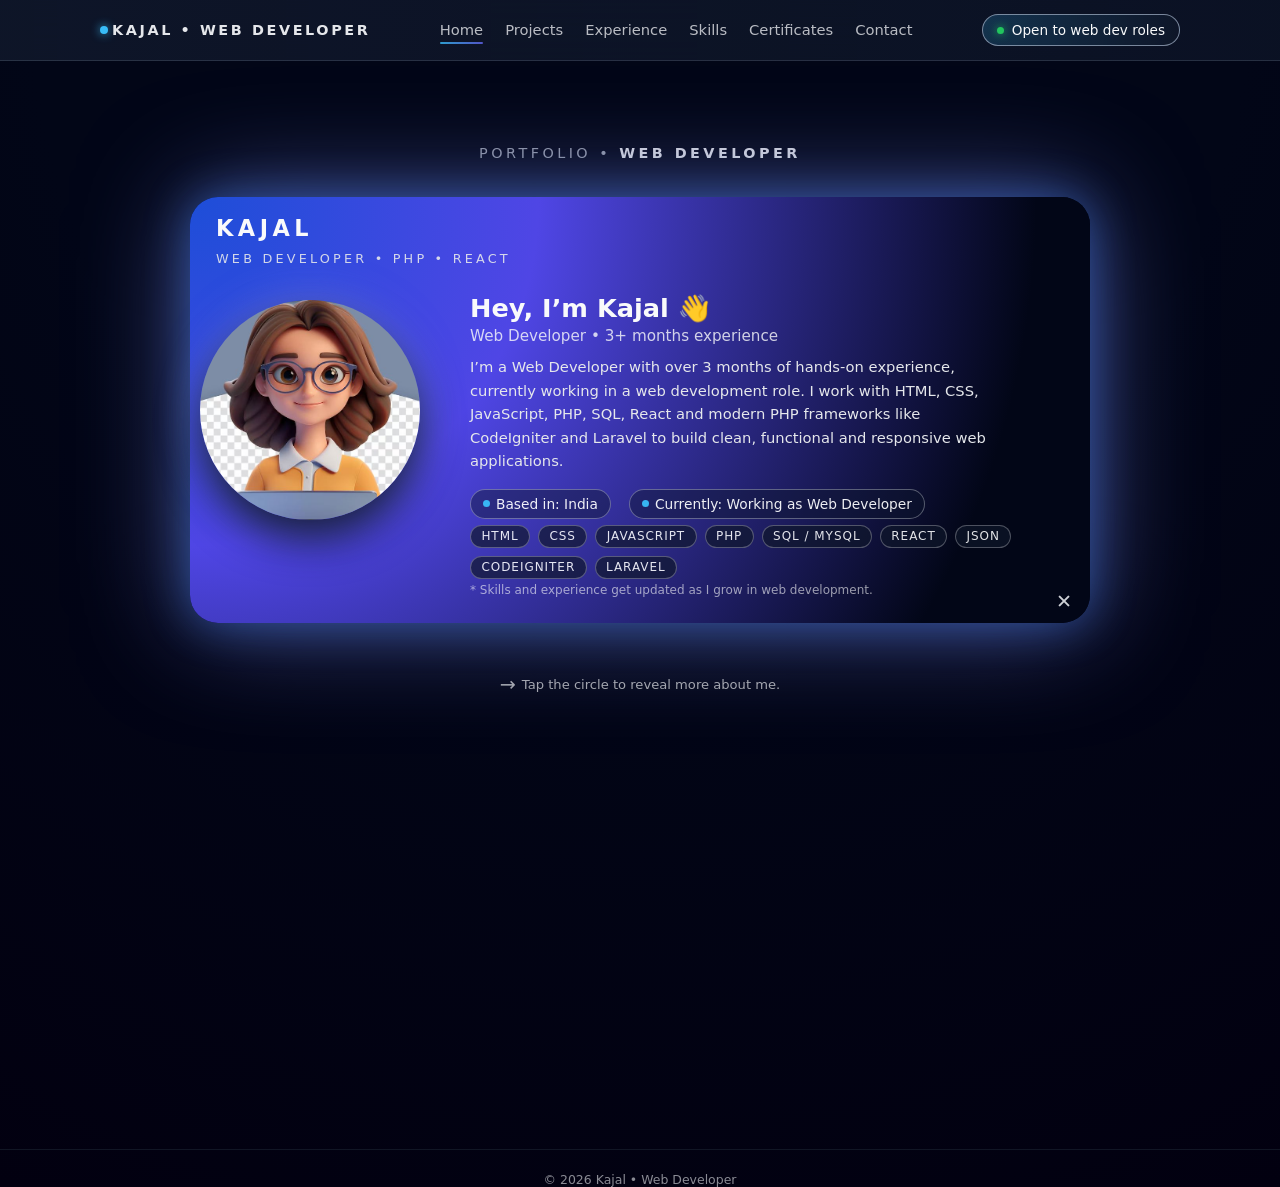
==== index.html @ 2200bedd "commit" ====
<!DOCTYPE html>
<html lang="en">
<head>
  <meta charset="UTF-8" />
  <title>Kajal • Web Developer</title>
  <meta name="viewport" content="width=device-width, initial-scale=1" />
  <link rel="stylesheet" href="style.css" />
</head>
<body>

  <!-- HEADER PLACEHOLDER -->
  <div id="site-header"></div>

  <main id="top" class="page-shell">
    <!-- HERO -->
    <section class="hero">
      <div class="hero-inner">
        <div class="hero-text-top" id="heroTopText"></div>

        <div class="resume-shell">
          <!-- 🔹 yahan "open" class add ki hui hai taaki card bada rahe -->
          <div class="resume-card open" id="resumeCard">
            <div class="circle-name" id="circleName"></div>
            <div class="name-tagline" id="nameTagline"></div>

            <div class="photo-wrap">
             <img id="profilePhoto" src="images/kajal-photo.jpg" alt="Profile Photo" />
            </div>

            <div class="resume-inner">
              <div class="details">
                <div>
                  <h2 id="heroHeading"></h2>
                  <div class="role" id="heroRole"></div>
                  <p class="about" id="heroAbout"></p>
                </div>

                <div>
                  <div class="details-row">
                    <div class="chip">
                      <span class="chip-dot"></span>
                      <span id="chipLocation"></span>
                    </div>
                    <div class="chip">
                      <span class="chip-dot"></span>
                      <span id="chipStatus"></span>
                    </div>
                  </div>

                  <div class="skills-inline" id="heroSkillsInline"></div>

                  <p class="hint-text">
                    * Skills and experience get updated as I grow in web development.
                  </p>
                </div>
              </div>
            </div>

            <div class="click-hint click-hint-open">
              <span>⬤</span>
            </div>
            <div class="click-hint click-hint-close">
              <span>✕</span>
            </div>
          </div>
        </div>

        <div class="hero-hint">
          <span>→</span> Tap the circle to reveal more about me.
        </div>
      </div>
    </section>
  </main>

  <!-- FOOTER PLACEHOLDER -->
  <div id="site-footer"></div>

  <!-- Data + JS -->
  <script src="data.js"></script>
  <script src="main.js"></script>
</body>
</html>
---- style.css ----
/* style.css */

* {
  margin: 0;
  padding: 0;
  box-sizing: border-box;
  font-family: system-ui, -apple-system, BlinkMacSystemFont, "Segoe UI",
    sans-serif;
}

body {
  min-height: 100vh;
  background: radial-gradient(circle at top, #020617 0%, #020617 45%, #020010 100%);
  color: #e5e7eb;
  overflow-x: hidden;
}

a {
  color: inherit;
  text-decoration: none;
}

/* ============== NAVBAR ============== */
.nav-shell {
  position: sticky;
  z-index: 50;
  backdrop-filter: blur(14px);
  background: linear-gradient(
    to right,
    rgba(15, 23, 42, 0.92),
    rgba(15, 23, 42, 0.7)
  );
  border-bottom: 1px solid rgba(148, 163, 184, 0.2);
}
/* hamburger button (mobile) */
.nav-menu-toggle {
  display: none;
  border: 1px solid rgba(148, 163, 184, 0.8);
  background: rgba(15, 23, 42, 0.9);
  color: #e5e7eb;
  border-radius: 999px;
  padding: 6px 10px;
  font-size: 1rem;
  cursor: pointer;
}
.nav-inner {
  max-width: 1120px;
  margin: 0 auto;
  padding: 14px 20px;
  display: flex;
  align-items: center;
  justify-content: space-between;
  gap: 10px;
}

.nav-brand {
  display: flex;
  align-items: center;
  gap: 4px;
  font-weight: 700;
  letter-spacing: 0.18em;
  font-size: 0.9rem;
  text-transform: uppercase;
  color: #e5e7eb;
}

.nav-brand span {
  width: 8px;
  height: 8px;
  border-radius: 999px;
  background: #38bdf8;
  box-shadow: 0 0 10px rgba(56, 189, 248, 0.9);
}

.nav-links {
  display: flex;
  gap: 22px;
  font-size: 0.92rem;
}

.nav-link {
  position: relative;
  opacity: 0.8;
  padding-bottom: 2px;
  cursor: pointer;
}

.nav-link::after {
  content: "";
  position: absolute;
  left: 0;
  right: 0;
  bottom: -4px;
  height: 2px;
  border-radius: 999px;
  background: linear-gradient(to right, #38bdf8, #6366f1);
  transform: scaleX(0);
  transform-origin: center;
  transition: transform 0.25s ease;
}

.nav-link:hover {
  opacity: 1;
}

.nav-link:hover::after,
.nav-link.active::after {
  transform: scaleX(1);
}

.nav-cta {
  font-size: 0.85rem;
  padding: 7px 14px;
  border-radius: 999px;
  border: 1px solid rgba(148, 163, 184, 0.8);
  background: radial-gradient(
    circle at top left,
    rgba(56, 189, 248, 0.2),
    rgba(15, 23, 42, 0.9)
  );
  display: flex;
  align-items: center;
  gap: 8px;
  cursor: pointer;
  color:#f9fafb;
}

.nav-cta span.dot {
  width: 7px;
  height: 7px;
  border-radius: 999px;
  background: #22c55e;
  box-shadow: 0 0 8px rgba(34, 197, 94, 0.9);
}

/* ============== LAYOUT ============== */
.page-shell {
  max-width: 1120px;
  margin: 0 auto;
  padding: 32px 20px 64px;
}

section {
  margin-top:12px;
}

.section-heading {
  font-size: 1.6rem;
  margin-bottom: 12px;
}

.section-sub {
  font-size: 0.9rem;
  opacity: 0.7;
  margin-bottom: 26px;
}

/* ============== HERO (HOME) ============== */
/* 🔹 Gap kam kiya: min-height aur padding top thoda reduce */
.hero {
  min-height: calc(110vh - 90px);
  align-items: center;
  justify-content: center;
  padding: 40px 0 70px;
}

.hero-inner {
  width: 100%;
  display: flex;
  flex-direction: column;
  align-items: center;
  gap: 26px;
}

.hero-text-top {
  text-align: center;
  font-size: 0.9rem;
  letter-spacing: 0.24em;
  text-transform: uppercase;
  color: #9ca3af;
  opacity: 0.9;
}

.hero-text-top strong {
  color: #e5e7eb;
}

.hero-hint {
  margin-top: 14px;
  font-size: 0.82rem;
  opacity: 0.7;
  display: flex;
  align-items: center;
  gap: 6px;
  justify-content: center;
}

.hero-hint span {
  font-size: 1.2rem;
}

/* ============== RESUME CARD ============== */
.resume-shell {
  position: relative;
  padding: 10px;
}

.resume-card {
  position: relative;
  width: 260px;
  height: 260px;
  border-radius: 999px;
  background: radial-gradient(circle at top left, #1d4ed8 0%, #4f46e5 35%, #020617 85%);
  box-shadow: 0 0 45px rgba(59, 130, 246, 0.45),
    0 0 110px rgba(129, 140, 248, 0.55);
  display: flex;
  align-items: center;
  justify-content: center;
  cursor: pointer;
  overflow: hidden;
  transition: width 0.7s cubic-bezier(0.16, 1, 0.3, 1),
    height 0.7s cubic-bezier(0.16, 1, 0.3, 1),
    border-radius 0.7s cubic-bezier(0.16, 1, 0.3, 1),
    box-shadow 0.4s ease, transform 0.3s ease;
  backdrop-filter: blur(14px);
}

.resume-card:hover {
  transform: translateY(-4px) scale(1.01);
  box-shadow: 0 0 65px rgba(129, 140, 248, 0.7),
    0 0 130px rgba(56, 189, 248, 0.7);
}

/* 🔹 Open state: fixed 380px ki jagah auto height + min-height
   taaki puri info hamesha visible rahe */
.resume-card.open {
  width: 900px;
  max-width: 95vw;
  min-height: 380px;
  height: auto;
  border-radius: 28px;
  overflow: visible; /* content cut na ho */
}

.circle-name {
  position: absolute;
  inset: 0;
  display: flex;
  align-items: center;
  justify-content: center;
  font-size: 2.3rem;
  font-weight: 800;
  letter-spacing: 0.1em;
  text-transform: uppercase;
  color: #f9fafb;
  text-shadow: 0 0 12px rgba(15, 23, 42, 0.9);
  pointer-events: none;
  transition: transform 0.7s cubic-bezier(0.16, 1, 0.3, 1),
    font-size 0.7s cubic-bezier(0.16, 1, 0.3, 1),
    letter-spacing 0.7s cubic-bezier(0.16, 1, 0.3, 1),
    inset 0.7s cubic-bezier(0.16, 1, 0.3, 1), opacity 0.4s ease;
}

.resume-card.open .circle-name {
  inset: 18px auto auto 26px;
  justify-content: flex-start;
  align-items: flex-start;
  font-size: 1.4rem;
  letter-spacing: 0.2em;
  transform: translateY(0);
  text-shadow: none;
}

.name-tagline {
  position: absolute;
  top: 54px;
  left: 26px;
  font-size: 0.8rem;
  text-transform: uppercase;
  letter-spacing: 0.25em;
  opacity: 0;
  transform: translateY(-8px);
  transition: all 0.6s cubic-bezier(0.16, 1, 0.3, 1);
  color: #e5e7eb;
}

.resume-card.open .name-tagline {
  opacity: 0.9;
  transform: translateY(0);
}

.resume-inner {
  position: relative;
  width: 100%;
  height: 100%;
  padding: 96px 28px 26px 280px;
  display: grid;
  grid-template-columns: minmax(0, 1fr);
  gap: 18px;
  opacity: 0;
  transform: translateY(18px);
  pointer-events: none;
  transition: opacity 0.6s 0.15s cubic-bezier(0.16, 1, 0.3, 1),
    transform 0.6s 0.15s cubic-bezier(0.16, 1, 0.3, 1);
}

/* 🔹 Open state me height auto kar di */
.resume-card.open .resume-inner {
  opacity: 1;
  transform: translateY(0);
  pointer-events: auto;
  height: auto;
}

/* Photo */
.photo-wrap {
  position: absolute;
  left: 50%;
  top: 50%;
  width: 220px;
  height: 220px;
  transform: translate(-50%, -50%);
  border-radius: 999px;
  overflow: hidden;
  box-shadow: 0 20px 40px rgba(15, 23, 42, 0.9),
    0 0 40px rgba(129, 140, 248, 0.6);
  opacity: 0;
  transition: left 0.7s cubic-bezier(0.16, 1, 0.3, 1),
    top 0.7s cubic-bezier(0.16, 1, 0.3, 1),
    transform 0.7s cubic-bezier(0.16, 1, 0.3, 1),
    opacity 0.4s ease 0.2s;
}

.photo-wrap img {
  width: 100%;
  height: 100%;
  object-fit: cover;
  transform: scale(1.02);
  transition: transform 0.5s ease;
}

.resume-card.open .photo-wrap {
  left: 120px;
  top: 50%;
  transform: translate(-50%, -50%);
  opacity: 1;
}

.resume-card.open:hover .photo-wrap img {
  transform: scale(1.08);
}

/* Details */
.details {
  display: flex;
  flex-direction: column;
  justify-content: space-between;
  gap: 16px;
  color: #f9fafb;
}

.details h2 {
  font-size: 1.6rem;
  margin-bottom: 4px;
}

.details .role {
  font-size: 0.95rem;
  opacity: 0.8;
  margin-bottom: 10px;
}

.details .about {
  font-size: 0.92rem;
  line-height: 1.6;
  max-width: 540px;
  color: #e5e7eb;
}

.details-row {
  display: flex;
  flex-wrap: wrap;
  gap: 12px 18px;
  font-size: 0.86rem;
  opacity: 0.95;
}

.chip {
  padding: 6px 12px;
  border-radius: 999px;
  border: 1px solid rgba(241, 245, 249, 0.35);
  background: rgba(15, 23, 42, 0.45);
  backdrop-filter: blur(10px);
  display: inline-flex;
  align-items: center;
  gap: 6px;
}

.chip-dot {
  width: 7px;
  height: 7px;
  border-radius: 999px;
  background: #38bdf8;
}

.skills-inline {
  display: flex;
  flex-wrap: wrap;
  gap: 8px;
  margin-top: 6px;
}

.skill-pill {
  font-size: 0.8rem;
  padding: 4px 10px;
  border-radius: 999px;
  background: rgba(15, 23, 42, 0.75);
  border: 1px solid rgba(148, 163, 184, 0.8);
}

.hint-text {
  font-size: 0.75rem;
  margin-top: 4px;
  opacity: 0.6;
}

/* Click hints */
.click-hint {
  position: absolute;
  bottom: 10px;
  right: 18px;
  font-size: 0.78rem;
  opacity: 0.65;
  display: inline-flex;
  align-items: center;
  gap: 6px;
  pointer-events: none;
  transition: opacity 0.3s ease;
}

.click-hint span {
  font-size: 1.2rem;
}

.resume-card:not(.open) .click-hint-open {
  opacity: 0.9;
}

.resume-card.open .click-hint-open {
  opacity: 0;
}

.resume-card.open .click-hint-close {
  opacity: 0.9;
}

.resume-card:not(.open) .click-hint-close {
  opacity: 0;
}

/* ============== PROJECTS GRID ============== */
.projects-grid {
  display: grid;
  grid-template-columns: repeat(3, minmax(0, 1fr));
  gap: 18px;
}

.project-card {
  background: radial-gradient(circle at top, rgba(15, 23, 42, 0.9), rgba(15, 23, 42, 0.98));
  border-radius: 18px;
  border: 1px solid rgba(148, 163, 184, 0.3);
  padding: 18px 16px 16px;
  display: flex;
  flex-direction: column;
  gap: 8px;
  box-shadow: 0 14px 35px rgba(15, 23, 42, 0.7);
  transition: transform 0.2s ease, box-shadow 0.2s ease,
    border-color 0.2s ease;
}

.project-card:hover {
  transform: translateY(-6px);
  box-shadow: 0 18px 45px rgba(15, 23, 42, 0.9);
  border-color: rgba(56, 189, 248, 0.65);
}

.project-title {
  font-size: 1rem;
  font-weight: 600;
}

.project-tag {
  font-size: 0.8rem;
  opacity: 0.75;
}

.project-desc {
  font-size: 0.85rem;
  opacity: 0.8;
}

.project-meta {
  margin-top: auto;
  font-size: 0.78rem;
  display: flex;
  justify-content: space-between;
  opacity: 0.7;
}

/* ============== SKILLS LAYOUT ============== */
.skills-layout {
  display: grid;
  grid-template-columns: 1.1fr 0.9fr;
  gap: 28px;
}

.skills-group {
  background: rgba(15, 23, 42, 0.9);
  border-radius: 18px;
  padding: 18px 18px 16px;
  border: 1px solid rgba(148, 163, 184, 0.4);
  box-shadow: 0 12px 30px rgba(15, 23, 42, 0.8);
}

.skills-group h3 {
  font-size: 1rem;
  margin-bottom: 10px;
}

.skills-list {
  display: flex;
  flex-wrap: wrap;
  gap: 8px;
}

.skills-list span {
  font-size: 0.8rem;
  padding: 4px 10px;
  border-radius: 999px;
  background: rgba(15, 23, 42, 0.85);
  border: 1px solid rgba(148, 163, 184, 0.7);
}

.skills-note {
  font-size: 0.8rem;
  opacity: 0.7;
  margin-top: 10px;
}

/* ============== CONTACT BOX ============== */
.contact-box {
  background: rgba(15, 23, 42, 0.9);
  border-radius: 18px;
  padding: 18px;
  border: 1px solid rgba(148, 163, 184, 0.4);
  max-width: 420px;
  box-shadow: 0 12px 30px rgba(15, 23, 42, 0.8);
}

.contact-row {
  display: flex;
  flex-direction: column;
  gap: 6px;
  font-size: 0.88rem;
}

.contact-row span.label {
  font-size: 0.78rem;
  text-transform: uppercase;
  letter-spacing: 0.16em;
  opacity: 0.6;
}

.contact-row a {
  color: #38bdf8;
  font-size: 0.88rem;
}

/* ============== CERTIFICATES GRID ============== */
.certs-grid {
  display: grid;
  grid-template-columns: repeat(3, minmax(0, 1fr));
  gap: 18px;
}

.cert-card {
  background: rgba(15, 23, 42, 0.96);
  border-radius: 18px;
  padding: 16px 16px 14px;
  border: 1px solid rgba(148, 163, 184, 0.4);
  box-shadow: 0 12px 30px rgba(15, 23, 42, 0.85);
  display: flex;
  flex-direction: column;
  gap: 8px;
}

.cert-title {
  font-size: 0.96rem;
  font-weight: 600;
}

.cert-meta {
  font-size: 0.8rem;
  opacity: 0.8;
}

.cert-summary {
  font-size: 0.84rem;
  opacity: 0.85;
}

.cert-link {
  margin-top: auto;
  font-size: 0.8rem;
  color: #38bdf8;
}

/* ============== FOOTER ============== */
footer {
  margin-top: 80px;
  padding-top: 22px;
  border-top: 1px solid rgba(31, 41, 55, 0.9);
  font-size: 0.78rem;
  opacity: 0.6;
  text-align: center;
}

/* ============== RESPONSIVE ============== */
@media (max-width: 900px) {
  .resume-card.open {
    height: auto;
    padding-bottom: 16px;
  }

  .resume-inner {
    padding: 180px 18px 20px 18px;
  }

  .photo-wrap {
    width: 180px;
    height: 180px;
  }

  .resume-card.open .photo-wrap {
    left: 50%;
    top: 115px;
    transform: translate(-50%, -50%);
  }

  .circle-name {
    font-size: 1.9rem;
  }

  .resume-card.open .circle-name {
    inset: 14px auto auto 20px;
    font-size: 1.2rem;
  }

  .name-tagline {
    top: 45px;
    left: 20px;
    font-size: 0.72rem;
  }

  .details h2 {
    font-size: 1.4rem;
  }

  .details .about {
    font-size: 0.9rem;
  }

  .projects-grid,
  .certs-grid {
    grid-template-columns: repeat(2, minmax(0, 1fr));
  }

  .skills-layout {
    grid-template-columns: 1fr;
  }
}

@media (max-width: 640px) {
  .nav-inner {
    flex-wrap: wrap;
    justify-content: space-between;
    position: relative;
  }

  /* mobile: show hamburger, hide links by default */
  .nav-menu-toggle {
    display: inline-flex;
    align-items: center;
    justify-content: center;
  }

  .nav-links {
    display: none;
    position: absolute;
    top: 52px;
    left: 12px;
    right: 12px;
    flex-direction: column;
    gap: 10px;
    padding: 12px 14px;
    border-radius: 16px;
    background: rgba(15, 23, 42, 0.98);
    border: 1px solid rgba(148, 163, 184, 0.4);
    box-shadow: 0 12px 30px rgba(15, 23, 42, 0.9);
    z-index: 40;
  }

  .nav-links.open {
    display: flex;
  }

  .page-shell {
    padding-inline: 16px;
  }

  .projects-grid,
  .certs-grid {
    grid-template-columns: 1fr;
  }

  section {
    margin-top: 56px;
  }

  .hero {
    min-height: calc(100vh - 76px);
  }
}

/* === Skills Page === */

.skills-section {
  max-width: 1100px;
  margin: 0 auto;
  padding: 3rem 1.5rem 4rem;
}

.skills-header {
  text-align: center;
  margin-bottom: 2.5rem;
}

.skills-header .section-heading {
  font-size: 2.2rem;
  letter-spacing: 0.03em;
}

.skills-header .section-sub {
  margin-top: 0.75rem;
  max-width: 620px;
  margin-left: auto;
  margin-right: auto;
  opacity: 0.8;
  font-size: 0.98rem;
}

.skills-category {
  margin-bottom: 2.8rem;
}

.skills-category-head {
  display: flex;
  flex-direction: column;
  gap: 0.3rem;
  margin-bottom: 1.4rem;
}

.skills-category-head h3 {
  font-size: 1.3rem;
  font-weight: 600;
}

.skills-category-head p {
  font-size: 0.95rem;
  opacity: 0.8;
}

/* Grid */

.skills-grid {
  display: grid;
  grid-template-columns: repeat(auto-fit, minmax(210px, 1fr));
  gap: 1.25rem;
}

/* Cards */

.skill-card {
  background: rgba(255, 255, 255, 0.04);
  border-radius: 14px;
  padding: 1.25rem 1.2rem 1.1rem;
  border: 1px solid rgba(255, 255, 255, 0.06);
  box-shadow: 0 14px 30px rgba(0, 0, 0, 0.22);
  backdrop-filter: blur(16px);
  transition: transform 0.2s ease, box-shadow 0.2s ease, border-color 0.2s ease,
    background 0.2s ease;
  display: flex;
  flex-direction: column;
  justify-content: space-between;
}

.skill-card:hover {
  transform: translateY(-4px);
  box-shadow: 0 18px 40px rgba(0, 0, 0, 0.35);
  border-color: rgba(80, 160, 255, 0.6);
  background: rgba(10, 18, 40, 0.9);
}

.skill-icon {
  font-size: 2.4rem;
  margin-bottom: 0.8rem;
}

.skill-card h4 {
  font-size: 1.05rem;
  margin-bottom: 0.35rem;
}

.skill-card p {
  font-size: 0.92rem;
  opacity: 0.85;
  margin-bottom: 0.75rem;
}

/* Small pill tag */

.skill-pill {
  align-self: flex-start;
  font-size: 0.75rem;
  text-transform: uppercase;
  letter-spacing: 0.08em;
  padding: 0.22rem 0.65rem;
  border-radius: 999px;
  border: 1px solid rgba(255, 255, 255, 0.3);
  opacity: 0.9;
}

/* Responsive tweaks */

@media (max-width: 768px) {
  .skills-section {
    padding-inline: 1.1rem;
  }

  .skills-header .section-heading {
    font-size: 1.8rem;
  }

  .skills-category-head {
    margin-bottom: 1rem;
  }
}

/* === Certificates Page === */

.certs-section {
  max-width: 1100px;
  margin: 0 auto;
  padding: 3rem 1.5rem 4rem;
}

.certs-header {
  text-align: center;
  margin-bottom: 2.4rem;
}

.certs-header .section-heading {
  font-size: 2.1rem;
  letter-spacing: 0.03em;
}

.certs-header .section-sub {
  margin-top: 0.75rem;
  max-width: 640px;
  margin-left: auto;
  margin-right: auto;
  opacity: 0.8;
  font-size: 0.98rem;
}

/* Grid */

.certs-grid {
  display: grid;
  grid-template-columns: repeat(auto-fit, minmax(260px, 1fr));
  gap: 1.5rem;
}

/* Cards */

.cert-card {
  background: rgba(255, 255, 255, 0.04);
  border-radius: 16px;
  padding: 1.2rem 1.25rem 1.2rem;
  border: 1px solid rgba(255, 255, 255, 0.06);
  box-shadow: 0 14px 32px rgba(0, 0, 0, 0.26);
  backdrop-filter: blur(16px);
  display: flex;
  flex-direction: column;
  position: relative;
  overflow: hidden;
  transition:
    transform 0.22s ease,
    box-shadow 0.22s ease,
    border-color 0.22s ease,
    background 0.22s ease;
}

.cert-card::before {
  content: "";
  position: absolute;
  inset: 0;
  background: radial-gradient(circle at top left,
    rgba(120, 180, 255, 0.18),
    transparent 60%);
  opacity: 0;
  transition: opacity 0.22s ease;
  pointer-events: none;
}

.cert-card:hover {
  transform: translateY(-4px);
  box-shadow: 0 18px 40px rgba(0, 0, 0, 0.4);
  border-color: rgba(80, 160, 255, 0.8);
  background: rgba(10, 18, 40, 0.96);
}

.cert-card:hover::before {
  opacity: 1;
}

/* Thumbnail */

.cert-thumb-wrap {
  position: relative;
  border-radius: 12px;
  overflow: hidden;
  margin-bottom: 1rem;
  border: 1px solid rgba(255, 255, 255, 0.08);
  background: rgba(0, 0, 0, 0.3);
  cursor: pointer;
  transition:
    transform 0.22s ease,
    box-shadow 0.22s ease,
    border-color 0.22s ease;
  z-index: 1;
}

.cert-thumb-img {
  width: 100%;
  display: block;
  transform-origin: center;
  transition: transform 0.22s ease;
}

/* Hover: slight zoom */

.cert-thumb-wrap:hover .cert-thumb-img {
  transform: scale(1.04);
}

/* Click popup / expanded */

.cert-thumb-wrap.cert-thumb-expanded {
  transform: scale(1.1);
  box-shadow: 0 20px 50px rgba(0, 0, 0, 0.55);
  border-color: rgba(120, 180, 255, 0.9);
  z-index: 3;
}

.cert-thumb-wrap.cert-thumb-expanded .cert-thumb-img {
  transform: scale(1.08);
}

/* Text block */

.cert-text {
  flex: 1 1 auto;
  display: flex;
  flex-direction: column;
}

.cert-title {
  font-size: 1.05rem;
  font-weight: 600;
  margin-bottom: 0.4rem;
}

.cert-summary {
  font-size: 0.93rem;
  opacity: 0.9;
}

/* Footer: keeps button aligned in same line across all cards */

.cert-footer {
  margin-top: 1rem;
  display: flex;
  justify-content: flex-start;
}

.cert-link {
  font-size: 0.85rem;
  text-decoration: none;
  padding: 0.42rem 0.95rem;
  border-radius: 999px;
  border: 1px solid rgba(120, 180, 255, 0.9);
  background: rgba(120, 180, 255, 0.1);
  transition:
    background 0.2s ease,
    transform 0.2s ease,
    box-shadow 0.2s ease;
}

.cert-link:hover {
  background: rgba(120, 180, 255, 0.25);
  transform: translateY(-1px);
  box-shadow: 0 8px 20px rgba(0, 0, 0, 0.3);
}

/* Responsive */

@media (max-width: 768px) {
  .certs-section {
    padding-inline: 1.1rem;
  }

  .certs-header .section-heading {
    font-size: 1.8rem;
  }
}


/* === Contact Page === */

.contact-section {
  max-width: 1100px;
  margin: 0 auto;
  padding: 3rem 1.5rem 4rem;
}

.contact-header {
  text-align: center;
  margin-bottom: 2.4rem;
}

.contact-header .section-heading {
  font-size: 2.1rem;
  letter-spacing: 0.03em;
}

.contact-header .section-sub {
  margin-top: 0.75rem;
  max-width: 640px;
  margin-left: auto;
  margin-right: auto;
  opacity: 0.8;
  font-size: 0.98rem;
}

/* Layout */

.contact-layout {
  display: grid;
  grid-template-columns: 1.4fr 1fr;
  gap: 1.6rem;
  align-items: stretch;
}

@media (max-width: 880px) {
  .contact-layout {
    grid-template-columns: 1fr;
  }
}

/* Main contact card */

.contact-card {
  background: rgba(255, 255, 255, 0.04);
  border-radius: 18px;
  padding: 1.6rem 1.5rem 1.4rem;
  border: 1px solid rgba(255, 255, 255, 0.06);
  box-shadow: 0 14px 32px rgba(0, 0, 0, 0.26);
  backdrop-filter: blur(18px);
  display: flex;
  flex-direction: column;
  gap: 1.1rem;
}

.contact-tag {
  display: inline-block;
  font-size: 0.78rem;
  text-transform: uppercase;
  letter-spacing: 0.12em;
  padding: 0.25rem 0.75rem;
  border-radius: 999px;
  border: 1px solid rgba(120, 180, 255, 0.85);
  background: rgba(120, 180, 255, 0.12);
  align-self: flex-start;
}

/* Rows with icons perfectly aligned */

.contact-row {
  display: flex;
  align-items: center;
  gap: 1rem;
}

.contact-icon {
  width: 46px;
  height: 46px;
  border-radius: 999px;
  background: rgba(255, 255, 255, 0.06);
  border: 1px solid rgba(255, 255, 255, 0.18);
  display: flex;
  align-items: center;
  justify-content: center;
  flex-shrink: 0;
  box-shadow: 0 10px 20px rgba(0, 0, 0, 0.35);
}

.contact-icon i {
  font-size: 1.1rem;
  color: #7bb3ff;
}

.contact-row-body {
  display: flex;
  flex-direction: column;
  gap: 0.25rem;
}

/* Labels + values */

.contact-label {
  font-size: 0.8rem;
  text-transform: uppercase;
  letter-spacing: 0.12em;
  opacity: 0.78;
}

.contact-value {
  font-size: 0.95rem;
  color: #d9e7ff;
  text-decoration: none;
  padding: 0.42rem 0.95rem;
  border-radius: 999px;
  border: 1px solid rgba(255, 255, 255, 0.3);
  background: rgba(0, 0, 0, 0.28);
  word-break: break-all;
  transition:
    background 0.22s ease,
    transform 0.22s ease,
    box-shadow 0.22s ease,
    border-color 0.22s ease;
}

.contact-value:hover {
  background: rgba(120, 180, 255, 0.18);
  border-color: rgba(120, 180, 255, 0.85);
  transform: translateX(3px);
  box-shadow: 0 10px 26px rgba(0, 0, 0, 0.35);
}

/* Note */

.contact-note {
  margin-top: 0.4rem;
  font-size: 0.9rem;
  opacity: 0.85;
}

/* Right side column */

.contact-side {
  display: flex;
  flex-direction: column;
  gap: 1rem;
}

.contact-side-card {
  background: rgba(255, 255, 255, 0.03);
  border-radius: 16px;
  padding: 1.3rem 1.2rem 1.2rem;
  border: 1px solid rgba(255, 255, 255, 0.05);
  box-shadow: 0 10px 26px rgba(0, 0, 0, 0.24);
  backdrop-filter: blur(16px);
}

.contact-side-card h3 {
  font-size: 1.02rem;
  margin-bottom: 0.6rem;
}

.contact-side-card ul {
  list-style: none;
  padding-left: 0;
  margin: 0;
}

.contact-side-card li {
  font-size: 0.9rem;
  opacity: 0.9;
  padding-left: 1.1rem;
  position: relative;
  margin-bottom: 0.3rem;
}

.contact-side-card li::before {
  content: "•";
  position: absolute;
  left: 0;
  top: 0;
  font-size: 1.1rem;
  line-height: 1;
  color: #7bb3ff;
}

/* Availability status */

.contact-status {
  display: inline-flex;
  align-items: center;
  gap: 0.5rem;
  padding: 0.55rem 0.9rem;
  border-radius: 999px;
  border: 1px solid rgba(120, 200, 160, 0.85);
  background: rgba(40, 120, 90, 0.25);
  font-size: 0.83rem;
  letter-spacing: 0.04em;
  text-transform: uppercase;
}

.status-dot {
  width: 8px;
  height: 8px;
  border-radius: 50%;
  background: #4ade80;
  box-shadow: 0 0 10px rgba(74, 222, 128, 0.9);
}

/* Contact form card */

.contact-form-card {
  background: rgba(255, 255, 255, 0.03);
  border-radius: 16px;
  padding: 1.3rem 1.2rem 1.35rem;
  border: 1px solid rgba(255, 255, 255, 0.05);
  box-shadow: 0 10px 26px rgba(0, 0, 0, 0.24);
  backdrop-filter: blur(16px);
}

.contact-form-card h3 {
  font-size: 1.02rem;
  margin-bottom: 0.35rem;
}

.contact-form-sub {
  font-size: 0.88rem;
  opacity: 0.85;
  margin-bottom: 0.9rem;
}

/* Form elements */

.contact-form {
  display: flex;
  flex-direction: column;
  gap: 0.75rem;
}

.form-row {
  display: flex;
  flex-direction: column;
  gap: 0.3rem;
}

.form-row label {
  font-size: 0.82rem;
  letter-spacing: 0.06em;
  text-transform: uppercase;
  opacity: 0.78;
}

.form-control {
  border-radius: 10px;
  border: 1px solid rgba(255, 255, 255, 0.22);
  background: rgba(0, 0, 0, 0.35);
  padding: 0.55rem 0.75rem;
  font-size: 0.9rem;
  color: #e5edff;
  outline: none;
  transition:
    border-color 0.18s ease,
    box-shadow 0.18s ease,
    background 0.18s ease,
    transform 0.15s ease;
}

.form-control::placeholder {
  color: rgba(229, 237, 255, 0.55);
}

.form-control:focus {
  border-color: rgba(120, 180, 255, 0.9);
  background: rgba(0, 0, 0, 0.55);
  box-shadow: 0 0 0 1px rgba(120, 180, 255, 0.5);
  transform: translateY(-1px);
}

.form-control-textarea {
  resize: vertical;
  min-height: 110px;
}

/* Submit button */

/* Send Message button – same as "Open to relevant opportunities" */
.contact-submit-btn {
  margin-top: 0.6rem;
  width: 100%;
  border: 1px solid rgba(60, 230, 160, 0.85);
  outline: none;
  border-radius: 999px;
  padding: 0.75rem 1rem;
  font-size: 0.84rem;
  letter-spacing: 0.09em;
  text-transform: uppercase;
  display: inline-flex;
  align-items: center;
  justify-content: center;
  gap: 0.6rem;
  cursor: pointer;
  background: rgba(35, 180, 125, 0.18);
  color: #c4f7e8;
  box-shadow: 0 0 14px rgba(0, 255, 150, 0.25);
  backdrop-filter: blur(6px);
  transition:
    transform 0.2s ease,
    box-shadow 0.2s ease,
    background 0.2s ease,
    border-color 0.2s ease;
}

/* Dot on left side */
.contact-submit-btn .btn-dot {
  width: 10px;
  height: 10px;
  border-radius: 50%;
  background: #4effb3;
  box-shadow: 0 0 9px rgba(0, 255, 150, 0.75);
}

/* Hover effect exactly same */
.contact-submit-btn:hover {
  transform: translateY(-2px);
  background: rgba(35, 200, 135, 0.28);
  border-color: rgba(80, 255, 180, 1);
  box-shadow: 0 0 22px rgba(0, 255, 150, 0.45);
}

/* Active press */
.contact-submit-btn:active {
  transform: scale(0.98);
  box-shadow: 0 0 10px rgba(0, 255, 150, 0.3);
}



/* new 3 projects CSS*/

.page-hero {
  text-align: center;
  padding: 80px 20px;
  color: #fff;
}

.page-hero h1 {
  font-size: 48px;
  font-weight: 700;
}

.page-hero p {
  max-width: 600px;
  margin: 10px auto 0;
  opacity: .7;
  font-size: 18px;
}

.projects-section {
  display: grid;
  grid-template-columns: repeat(auto-fit, minmax(280px, 1fr));
  gap: 25px;
  padding: 50px 40px;
}

.project-card {
  background: rgba(255,255,255,0.08);
  padding: 25px;
  border-radius: 16px;
  border: 1px solid rgba(255,255,255,0.1);
  backdrop-filter: blur(10px);
  transition: 0.3s;
}

.project-card:hover {
  transform: translateY(-5px);
  border-color: rgba(255,255,255,0.25);
}

.project-card h3 {
  color: #fff;
  margin-bottom: 10px;
}

.project-card p {
  color: #ccc;
  font-size: 15px;
  margin-bottom: 15px;
}

.btn {
  display: inline-block;
  padding: 8px 18px;
  background: #4da3ff;
  color: #000;
  border-radius: 6px;
  font-weight: 600;
  text-decoration: none;
}
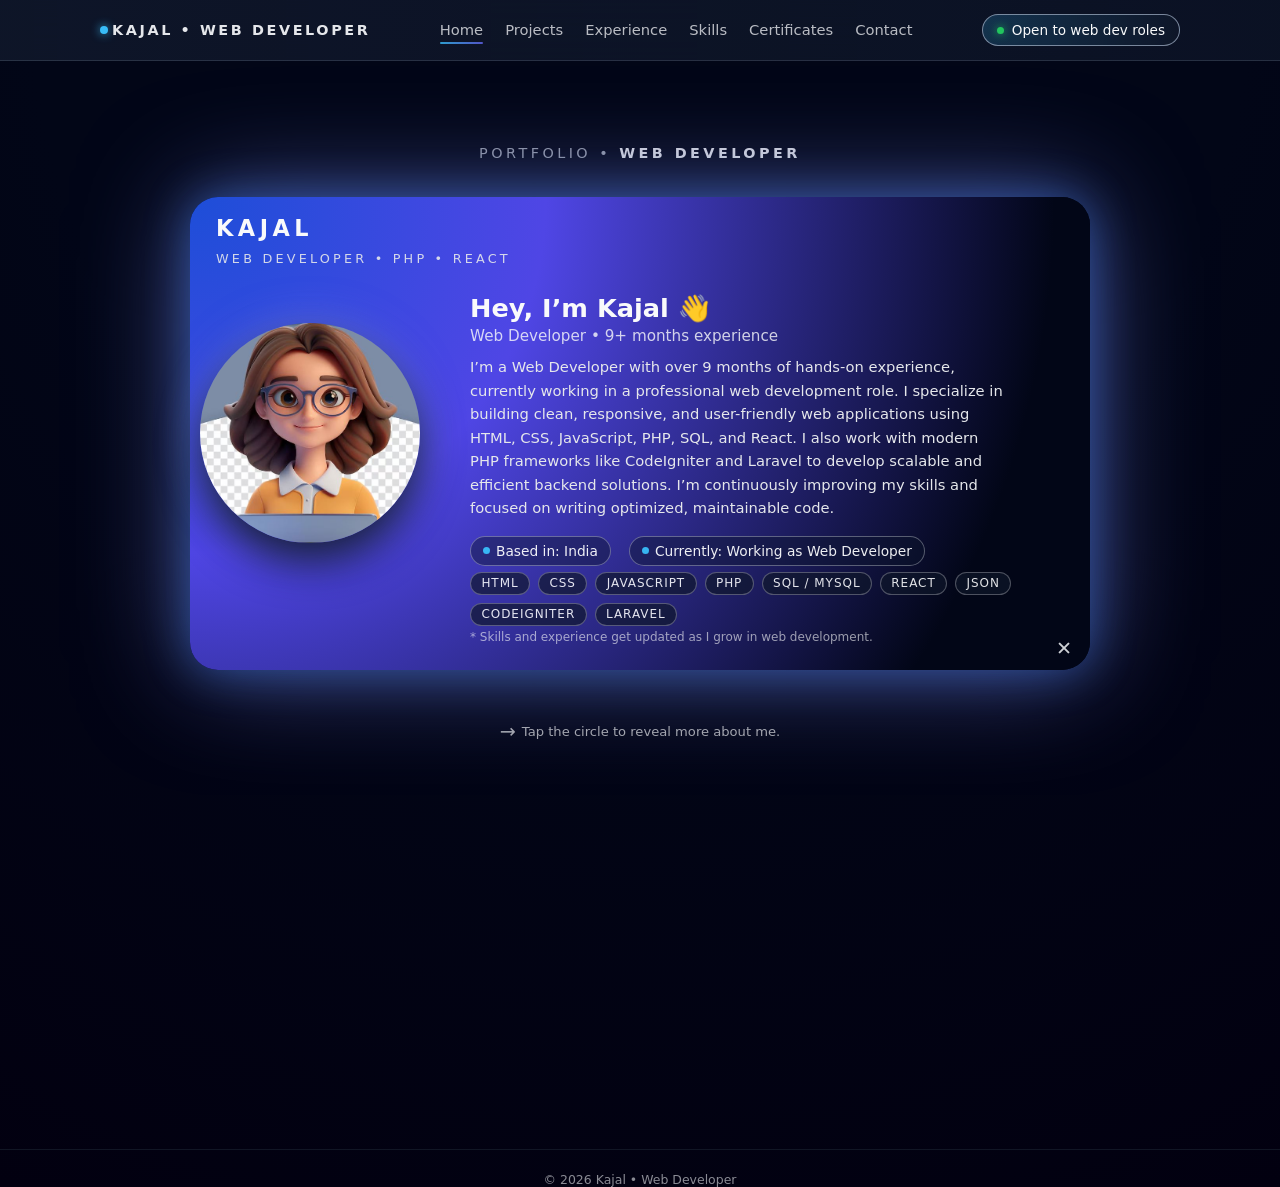
==== commit 3f8820fc: "Updated portfolio UI + mobile fix + read more feature Commit 4 files to main" ====
--- a/index.html
+++ b/index.html
@@ -4,43 +4,61 @@
   <meta charset="UTF-8" />
   <title>Kajal • Web Developer</title>
   <meta name="viewport" content="width=device-width, initial-scale=1" />
+
+  <!-- CSS -->
   <link rel="stylesheet" href="style.css" />
+
+  <!-- Google Font -->
+  <link href="https://fonts.googleapis.com/css2?family=Poppins:wght@300;400;600&display=swap" rel="stylesheet">
 </head>
+
 <body>
 
-  <!-- HEADER PLACEHOLDER -->
+  <!-- HEADER -->
   <div id="site-header"></div>
 
   <main id="top" class="page-shell">
+
     <!-- HERO -->
     <section class="hero">
       <div class="hero-inner">
+
         <div class="hero-text-top" id="heroTopText"></div>
 
         <div class="resume-shell">
-          <!-- 🔹 yahan "open" class add ki hui hai taaki card bada rahe -->
+          
           <div class="resume-card open" id="resumeCard">
+
             <div class="circle-name" id="circleName"></div>
             <div class="name-tagline" id="nameTagline"></div>
 
+            <!-- IMAGE -->
             <div class="photo-wrap">
-             <img id="profilePhoto" src="images/kajal-photo.jpg" alt="Profile Photo" />
+              <img id="profilePhoto" src="images/kajal-photo.jpg" alt="Kajal Profile Photo" />
             </div>
 
             <div class="resume-inner">
+
               <div class="details">
+
+                <!-- LEFT -->
                 <div>
                   <h2 id="heroHeading"></h2>
                   <div class="role" id="heroRole"></div>
                   <p class="about" id="heroAbout"></p>
+
+                 <button class="read-more-btn" id="readMoreBtn">More</button>
                 </div>
 
+                <!-- RIGHT -->
                 <div>
+
                   <div class="details-row">
                     <div class="chip">
                       <span class="chip-dot"></span>
                       <span id="chipLocation"></span>
                     </div>
+
                     <div class="chip">
                       <span class="chip-dot"></span>
                       <span id="chipStatus"></span>
@@ -52,31 +70,39 @@
                   <p class="hint-text">
                     * Skills and experience get updated as I grow in web development.
                   </p>
+
                 </div>
               </div>
+
             </div>
 
+            <!-- CLICK HINT -->
             <div class="click-hint click-hint-open">
               <span>⬤</span>
             </div>
+
             <div class="click-hint click-hint-close">
               <span>✕</span>
             </div>
+
           </div>
         </div>
 
         <div class="hero-hint">
           <span>→</span> Tap the circle to reveal more about me.
         </div>
+
       </div>
     </section>
+
   </main>
 
-  <!-- FOOTER PLACEHOLDER -->
+  <!-- FOOTER -->
   <div id="site-footer"></div>
 
-  <!-- Data + JS -->
+  <!-- JS -->
   <script src="data.js"></script>
   <script src="main.js"></script>
+
 </body>
-</html>
+</html>
--- a/style.css
+++ b/style.css
@@ -1434,3 +1434,132 @@
   font-weight: 600;
   text-decoration: none;
 }
+
+/* ================= 🔥 PREMIUM MOBILE HERO FIX ================= */
+@media (max-width: 600px) {
+
+  /* 🔥 Hide background name text */
+  .circle-name,
+  .name-tagline {
+    display: none !important;
+  }
+
+  /* Card full width */
+  .resume-card.open {
+    width: 100%;
+    max-width: 100%;
+    border-radius: 20px;
+    padding: 18px 12px;
+  }
+
+  /* Clean spacing */
+  .resume-inner {
+    padding: 120px 12px 10px 12px;
+    text-align: center;
+  }
+
+  /* 🔥 Profile Image Perfect Center */
+  .resume-card.open .photo-wrap {
+    left: 50%;
+    top: 80px;
+    transform: translate(-50%, -50%);
+    width: 140px;
+    height: 140px;
+    box-shadow: 
+      0 10px 25px rgba(0,0,0,0.6),
+      0 0 25px rgba(99,102,241,0.5);
+  }
+
+  /* Text center */
+  .details {
+    align-items: center;
+    text-align: center;
+    gap: 12px;
+  }
+
+  /* Heading */
+  .details h2 {
+    font-size: 1.25rem;
+    margin-top: 8px;
+  }
+
+  /* Role text */
+  .details .role {
+    font-size: 0.85rem;
+  }
+
+  /* About text */
+  .details .about {
+    font-size: 0.82rem;
+    line-height: 1.5;
+    max-width: 100%;
+  }
+
+  /* Chips center */
+  .details-row {
+    justify-content: center;
+    gap: 10px;
+  }
+
+  /* Skills center */
+  .skills-inline {
+    justify-content: center;
+  }
+
+  .skill-pill {
+    font-size: 0.75rem;
+    padding: 4px 8px;
+  }
+
+  /* Hint text */
+  .hint-text {
+    text-align: center;
+    font-size: 0.7rem;
+  }
+
+  /* Close button fix */
+  .click-hint {
+    right: 8px;
+    bottom: 6px;
+    font-size: 0.7rem;
+  }
+
+  /* 🔥 Extra smooth look */
+  .resume-card {
+    transition: all 0.4s ease;
+  }
+
+}
+
+/* 🔥 READ MORE MOBILE FEATURE */
+.read-more-btn {
+  display: none;
+  margin-top: 6px;
+  font-size: 0.8rem;
+  padding: 4px 10px;
+  border-radius: 999px;
+  border: 1px solid rgba(148, 163, 184, 0.6);
+  background: rgba(15, 23, 42, 0.6);
+  color: #38bdf8;
+  cursor: pointer;
+}
+
+/* MOBILE LOGIC */
+@media (max-width: 600px) {
+
+  .about {
+    display: -webkit-box;
+    -webkit-line-clamp: 3;  /* 👈 only 3 lines show */
+    -webkit-box-orient: vertical;
+    overflow: hidden;
+  }
+
+  .about.expanded {
+    -webkit-line-clamp: unset;
+  }
+
+  .read-more-btn {
+    display: inline-block;
+  }
+
+}
